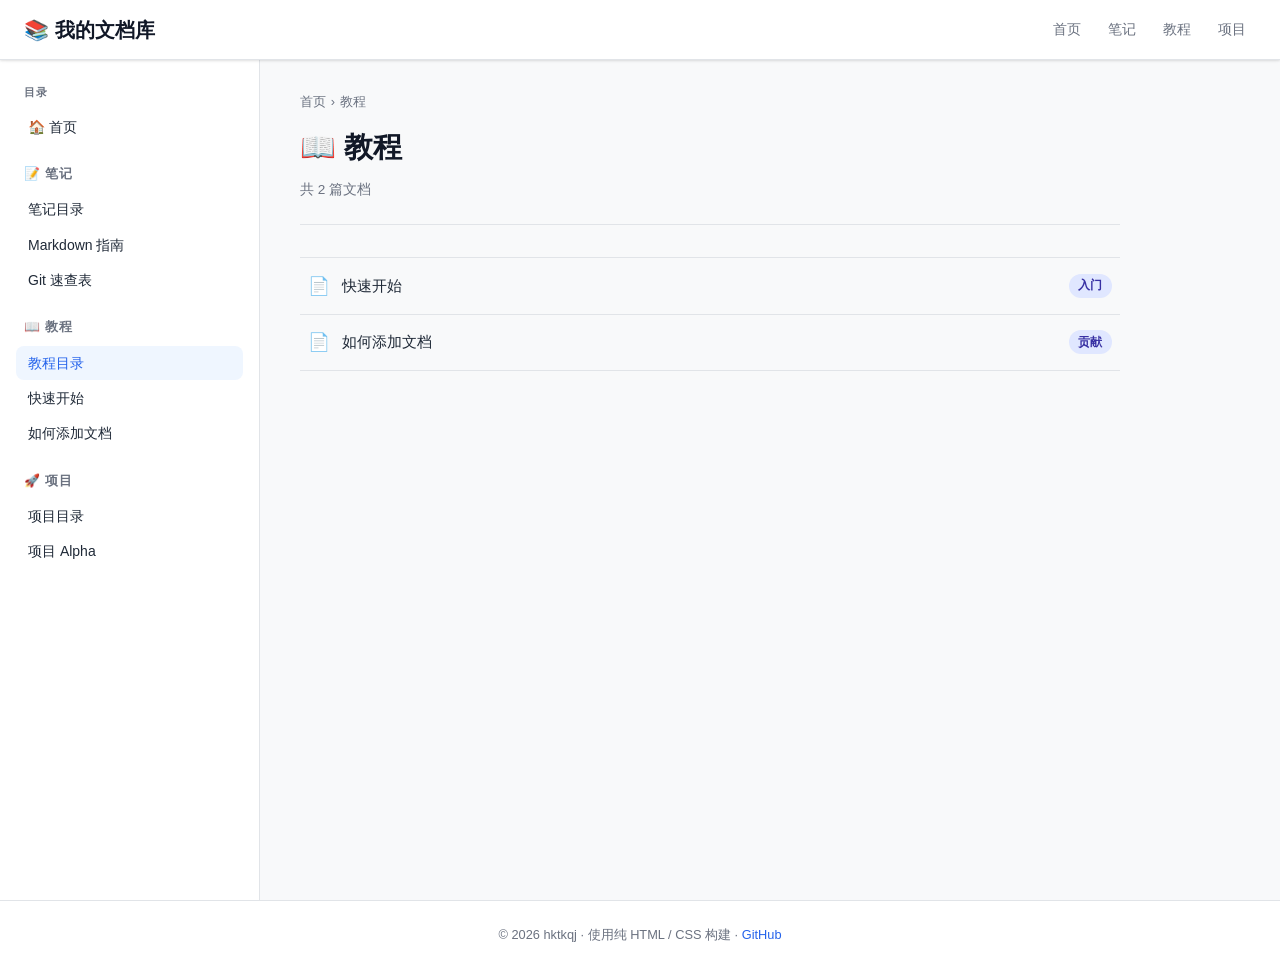
==== docs/guides/index.html @ d7be55c1 "Create personal document sharing site with TOC, categories and sample docs" ====
<!DOCTYPE html>
<html lang="zh-CN">
<head>
  <meta charset="UTF-8" />
  <meta name="viewport" content="width=device-width, initial-scale=1.0" />
  <title>教程 — 我的文档库</title>
  <link rel="stylesheet" href="../../css/style.css" />
</head>
<body>

<header class="site-header">
  <button class="menu-toggle" aria-label="切换侧边栏" aria-expanded="false">
    <svg width="20" height="20" viewBox="0 0 24 24" fill="none" stroke="currentColor" stroke-width="2">
      <line x1="3" y1="6" x2="21" y2="6"/>
      <line x1="3" y1="12" x2="21" y2="12"/>
      <line x1="3" y1="18" x2="21" y2="18"/>
    </svg>
  </button>
  <div class="logo"><a href="../../index.html">📚 我的文档库</a></div>
  <nav>
    <a href="../../index.html">首页</a>
    <a href="../notes/index.html">笔记</a>
    <a href="index.html">教程</a>
    <a href="../projects/index.html">项目</a>
  </nav>
</header>

<div class="site-wrapper">

  <aside class="sidebar">
    <div class="sidebar-title">目录</div>
    <ul>
      <li><a href="../../index.html">🏠 首页</a></li>
    </ul>

    <div class="sidebar-category">
      <div class="sidebar-category-title">📝 笔记</div>
      <ul>
        <li><a href="../notes/index.html">笔记目录</a></li>
        <li><a href="../notes/markdown-guide.html">Markdown 指南</a></li>
        <li><a href="../notes/git-cheatsheet.html">Git 速查表</a></li>
      </ul>
    </div>

    <div class="sidebar-category">
      <div class="sidebar-category-title">📖 教程</div>
      <ul>
        <li><a href="index.html">教程目录</a></li>
        <li><a href="getting-started.html">快速开始</a></li>
        <li><a href="how-to-add-docs.html">如何添加文档</a></li>
      </ul>
    </div>

    <div class="sidebar-category">
      <div class="sidebar-category-title">🚀 项目</div>
      <ul>
        <li><a href="../projects/index.html">项目目录</a></li>
        <li><a href="../projects/project-alpha.html">项目 Alpha</a></li>
      </ul>
    </div>
  </aside>

  <main class="main-content">
    <div class="page-header">
      <div class="breadcrumb">
        <a href="../../index.html">首页</a>
        <span>›</span>
        <span>教程</span>
      </div>
      <h1>📖 教程</h1>
      <div class="page-meta">
        <span>共 2 篇文档</span>
      </div>
    </div>

    <ul class="doc-list">
      <li>
        <a href="getting-started.html">
          <span class="doc-icon">📄</span>
          <span class="doc-title">快速开始</span>
          <span class="tag">入门</span>
        </a>
      </li>
      <li>
        <a href="how-to-add-docs.html">
          <span class="doc-icon">📄</span>
          <span class="doc-title">如何添加文档</span>
          <span class="tag">贡献</span>
        </a>
      </li>
    </ul>
  </main>
</div>

<footer class="site-footer">
  <p>© 2026 hktkqj · 使用纯 HTML / CSS 构建 · <a href="https://github.com/hktkqj/hktkqj.github.io">GitHub</a></p>
</footer>

<script src="../../js/docs.js"></script>
</body>
</html>
---- css/style.css ----
/* ===== Reset & Base ===== */
*, *::before, *::after {
  box-sizing: border-box;
  margin: 0;
  padding: 0;
}

:root {
  --color-bg: #f8f9fa;
  --color-surface: #ffffff;
  --color-border: #e1e4e8;
  --color-primary: #2563eb;
  --color-primary-dark: #1d4ed8;
  --color-primary-light: #eff6ff;
  --color-text: #1f2937;
  --color-text-muted: #6b7280;
  --color-heading: #111827;
  --color-tag-bg: #e0e7ff;
  --color-tag-text: #3730a3;
  --sidebar-width: 260px;
  --header-height: 60px;
  --radius: 8px;
  --shadow: 0 1px 3px rgba(0, 0, 0, 0.08), 0 1px 2px rgba(0, 0, 0, 0.06);
  --shadow-md: 0 4px 6px -1px rgba(0, 0, 0, 0.1), 0 2px 4px -1px rgba(0, 0, 0, 0.06);
  --transition: 0.2s ease;
  --font-sans: -apple-system, BlinkMacSystemFont, "Segoe UI", Roboto, "Helvetica Neue", Arial, sans-serif;
  --font-mono: "SFMono-Regular", Consolas, "Liberation Mono", Menlo, monospace;
}

html {
  scroll-behavior: smooth;
}

body {
  font-family: var(--font-sans);
  background: var(--color-bg);
  color: var(--color-text);
  line-height: 1.6;
  min-height: 100vh;
}

a {
  color: var(--color-primary);
  text-decoration: none;
  transition: color var(--transition);
}

a:hover {
  color: var(--color-primary-dark);
  text-decoration: underline;
}

/* ===== Site Header ===== */
.site-header {
  position: sticky;
  top: 0;
  z-index: 100;
  height: var(--header-height);
  background: var(--color-surface);
  border-bottom: 1px solid var(--color-border);
  box-shadow: var(--shadow);
  display: flex;
  align-items: center;
  padding: 0 1.5rem;
  gap: 1rem;
}

.site-header .logo {
  font-size: 1.25rem;
  font-weight: 700;
  color: var(--color-heading);
  white-space: nowrap;
}

.site-header .logo a {
  color: inherit;
}

.site-header .logo a:hover {
  color: var(--color-primary);
  text-decoration: none;
}

.site-header nav {
  display: flex;
  align-items: center;
  gap: 0.5rem;
  margin-left: auto;
}

.site-header nav a {
  font-size: 0.9rem;
  color: var(--color-text-muted);
  padding: 0.3rem 0.6rem;
  border-radius: var(--radius);
  transition: background var(--transition), color var(--transition);
}

.site-header nav a:hover {
  background: var(--color-primary-light);
  color: var(--color-primary);
  text-decoration: none;
}

.menu-toggle {
  display: none;
  background: none;
  border: none;
  cursor: pointer;
  padding: 0.4rem;
  color: var(--color-text);
}

/* ===== Layout ===== */
.site-wrapper {
  display: flex;
  min-height: calc(100vh - var(--header-height));
}

/* ===== Sidebar ===== */
.sidebar {
  width: var(--sidebar-width);
  flex-shrink: 0;
  background: var(--color-surface);
  border-right: 1px solid var(--color-border);
  padding: 1.5rem 1rem;
  position: sticky;
  top: var(--header-height);
  height: calc(100vh - var(--header-height));
  overflow-y: auto;
}

.sidebar-title {
  font-size: 0.7rem;
  font-weight: 600;
  letter-spacing: 0.08em;
  text-transform: uppercase;
  color: var(--color-text-muted);
  padding: 0 0.5rem;
  margin-bottom: 0.5rem;
}

.sidebar ul {
  list-style: none;
}

.sidebar ul li + li {
  margin-top: 0.1rem;
}

.sidebar-category {
  margin-top: 1rem;
}

.sidebar-category-title {
  display: flex;
  align-items: center;
  gap: 0.4rem;
  font-size: 0.8rem;
  font-weight: 600;
  color: var(--color-text-muted);
  text-transform: uppercase;
  letter-spacing: 0.06em;
  padding: 0.3rem 0.5rem;
  margin-bottom: 0.2rem;
}

.sidebar a {
  display: block;
  font-size: 0.875rem;
  color: var(--color-text);
  padding: 0.35rem 0.75rem;
  border-radius: var(--radius);
  transition: background var(--transition), color var(--transition);
}

.sidebar a:hover,
.sidebar a.active {
  background: var(--color-primary-light);
  color: var(--color-primary);
  text-decoration: none;
}

/* ===== Main Content ===== */
.main-content {
  flex: 1;
  padding: 2rem 2.5rem;
  max-width: 900px;
}

/* ===== Hero (homepage) ===== */
.hero {
  text-align: center;
  padding: 3rem 1rem 2rem;
}

.hero h1 {
  font-size: 2.2rem;
  font-weight: 800;
  color: var(--color-heading);
  margin-bottom: 0.75rem;
}

.hero p {
  font-size: 1.1rem;
  color: var(--color-text-muted);
  max-width: 520px;
  margin: 0 auto 1.5rem;
}

/* ===== Category Grid ===== */
.category-grid {
  display: grid;
  grid-template-columns: repeat(auto-fill, minmax(240px, 1fr));
  gap: 1.25rem;
  margin: 2rem 0;
}

.category-card {
  background: var(--color-surface);
  border: 1px solid var(--color-border);
  border-radius: var(--radius);
  padding: 1.5rem;
  box-shadow: var(--shadow);
  transition: box-shadow var(--transition), transform var(--transition);
  display: flex;
  flex-direction: column;
  gap: 0.5rem;
}

.category-card:hover {
  box-shadow: var(--shadow-md);
  transform: translateY(-2px);
}

.category-card .card-icon {
  font-size: 2rem;
  line-height: 1;
}

.category-card h2 {
  font-size: 1.1rem;
  font-weight: 700;
  color: var(--color-heading);
}

.category-card p {
  font-size: 0.875rem;
  color: var(--color-text-muted);
  flex: 1;
}

.category-card .card-link {
  font-size: 0.85rem;
  font-weight: 600;
  color: var(--color-primary);
  margin-top: 0.25rem;
}

.category-card .card-link:hover {
  text-decoration: underline;
}

.category-card .doc-count {
  font-size: 0.75rem;
  color: var(--color-text-muted);
}

/* ===== Document List ===== */
.doc-list {
  list-style: none;
  margin-top: 1rem;
}

.doc-list li {
  border-bottom: 1px solid var(--color-border);
}

.doc-list li:first-child {
  border-top: 1px solid var(--color-border);
}

.doc-list a {
  display: flex;
  align-items: center;
  gap: 0.75rem;
  padding: 0.85rem 0.5rem;
  color: var(--color-text);
  font-size: 0.95rem;
  transition: color var(--transition);
}

.doc-list a:hover {
  color: var(--color-primary);
  text-decoration: none;
}

.doc-list .doc-icon {
  font-size: 1.1rem;
  flex-shrink: 0;
}

.doc-list .doc-title {
  font-weight: 500;
  flex: 1;
}

.doc-list a:hover .doc-title {
  text-decoration: underline;
}

/* ===== Page Header ===== */
.page-header {
  margin-bottom: 2rem;
  padding-bottom: 1.5rem;
  border-bottom: 1px solid var(--color-border);
}

.page-header .breadcrumb {
  font-size: 0.8rem;
  color: var(--color-text-muted);
  margin-bottom: 0.75rem;
  display: flex;
  align-items: center;
  gap: 0.3rem;
}

.page-header .breadcrumb a {
  color: var(--color-text-muted);
}

.page-header .breadcrumb a:hover {
  color: var(--color-primary);
}

.page-header h1 {
  font-size: 1.8rem;
  font-weight: 800;
  color: var(--color-heading);
  margin-bottom: 0.5rem;
}

.page-header .page-meta {
  font-size: 0.85rem;
  color: var(--color-text-muted);
  display: flex;
  align-items: center;
  gap: 1rem;
  flex-wrap: wrap;
}

/* ===== Tags ===== */
.tag {
  display: inline-block;
  background: var(--color-tag-bg);
  color: var(--color-tag-text);
  font-size: 0.75rem;
  font-weight: 600;
  padding: 0.15rem 0.6rem;
  border-radius: 999px;
}

/* ===== Article Content ===== */
.article-content h2 {
  font-size: 1.4rem;
  font-weight: 700;
  color: var(--color-heading);
  margin: 2rem 0 0.75rem;
  padding-top: 0.5rem;
}

.article-content h3 {
  font-size: 1.1rem;
  font-weight: 600;
  color: var(--color-heading);
  margin: 1.5rem 0 0.5rem;
}

.article-content p {
  margin-bottom: 1rem;
  color: var(--color-text);
}

.article-content ul,
.article-content ol {
  margin: 0.5rem 0 1rem 1.5rem;
}

.article-content li {
  margin-bottom: 0.4rem;
}

.article-content pre {
  background: #1e1e2e;
  color: #cdd6f4;
  padding: 1rem 1.25rem;
  border-radius: var(--radius);
  overflow-x: auto;
  margin: 1rem 0;
  font-family: var(--font-mono);
  font-size: 0.875rem;
  line-height: 1.6;
}

.article-content code {
  font-family: var(--font-mono);
  font-size: 0.875em;
  background: #f3f4f6;
  padding: 0.15em 0.4em;
  border-radius: 4px;
  color: #be185d;
}

.article-content pre code {
  background: none;
  padding: 0;
  color: inherit;
  font-size: inherit;
}

.article-content blockquote {
  border-left: 4px solid var(--color-primary);
  padding: 0.5rem 1rem;
  margin: 1rem 0;
  background: var(--color-primary-light);
  border-radius: 0 var(--radius) var(--radius) 0;
  color: var(--color-text);
}

.article-content table {
  width: 100%;
  border-collapse: collapse;
  margin: 1rem 0;
  font-size: 0.9rem;
}

.article-content th,
.article-content td {
  border: 1px solid var(--color-border);
  padding: 0.6rem 0.9rem;
  text-align: left;
}

.article-content th {
  background: var(--color-bg);
  font-weight: 600;
  color: var(--color-heading);
}

.article-content hr {
  border: none;
  border-top: 1px solid var(--color-border);
  margin: 2rem 0;
}

/* ===== In-page TOC ===== */
.toc-box {
  background: var(--color-bg);
  border: 1px solid var(--color-border);
  border-radius: var(--radius);
  padding: 1rem 1.25rem;
  margin: 1.5rem 0;
  font-size: 0.875rem;
}

.toc-box .toc-title {
  font-weight: 700;
  color: var(--color-heading);
  margin-bottom: 0.5rem;
}

.toc-box ol {
  margin-left: 1.25rem;
}

.toc-box li {
  margin-bottom: 0.25rem;
}

/* ===== Footer ===== */
.site-footer {
  border-top: 1px solid var(--color-border);
  text-align: center;
  padding: 1.5rem;
  font-size: 0.8rem;
  color: var(--color-text-muted);
  background: var(--color-surface);
}

/* ===== Search Bar ===== */
.search-bar {
  position: relative;
  max-width: 360px;
  margin: 0 auto 2rem;
}

.search-bar input {
  width: 100%;
  padding: 0.6rem 1rem 0.6rem 2.4rem;
  border: 1px solid var(--color-border);
  border-radius: 999px;
  font-size: 0.9rem;
  background: var(--color-surface);
  color: var(--color-text);
  outline: none;
  transition: border-color var(--transition), box-shadow var(--transition);
}

.search-bar input:focus {
  border-color: var(--color-primary);
  box-shadow: 0 0 0 3px rgba(37, 99, 235, 0.15);
}

.search-bar .search-icon {
  position: absolute;
  left: 0.75rem;
  top: 50%;
  transform: translateY(-50%);
  color: var(--color-text-muted);
  pointer-events: none;
}

/* ===== Nav Pills ===== */
.nav-pills {
  display: flex;
  gap: 0.5rem;
  flex-wrap: wrap;
  margin-bottom: 1.5rem;
}

.nav-pills a {
  display: inline-flex;
  align-items: center;
  gap: 0.3rem;
  padding: 0.35rem 0.85rem;
  border-radius: 999px;
  font-size: 0.85rem;
  font-weight: 500;
  color: var(--color-text-muted);
  background: var(--color-surface);
  border: 1px solid var(--color-border);
  transition: all var(--transition);
}

.nav-pills a:hover,
.nav-pills a.active {
  background: var(--color-primary);
  color: #fff;
  border-color: var(--color-primary);
  text-decoration: none;
}

/* ===== Responsive ===== */
@media (max-width: 768px) {
  .sidebar {
    position: fixed;
    left: -100%;
    top: var(--header-height);
    height: calc(100vh - var(--header-height));
    z-index: 90;
    transition: left var(--transition);
    box-shadow: var(--shadow-md);
  }

  .sidebar.open {
    left: 0;
  }

  .menu-toggle {
    display: block;
  }

  .main-content {
    padding: 1.5rem 1rem;
  }

  .hero h1 {
    font-size: 1.75rem;
  }

  .category-grid {
    grid-template-columns: 1fr;
  }
}
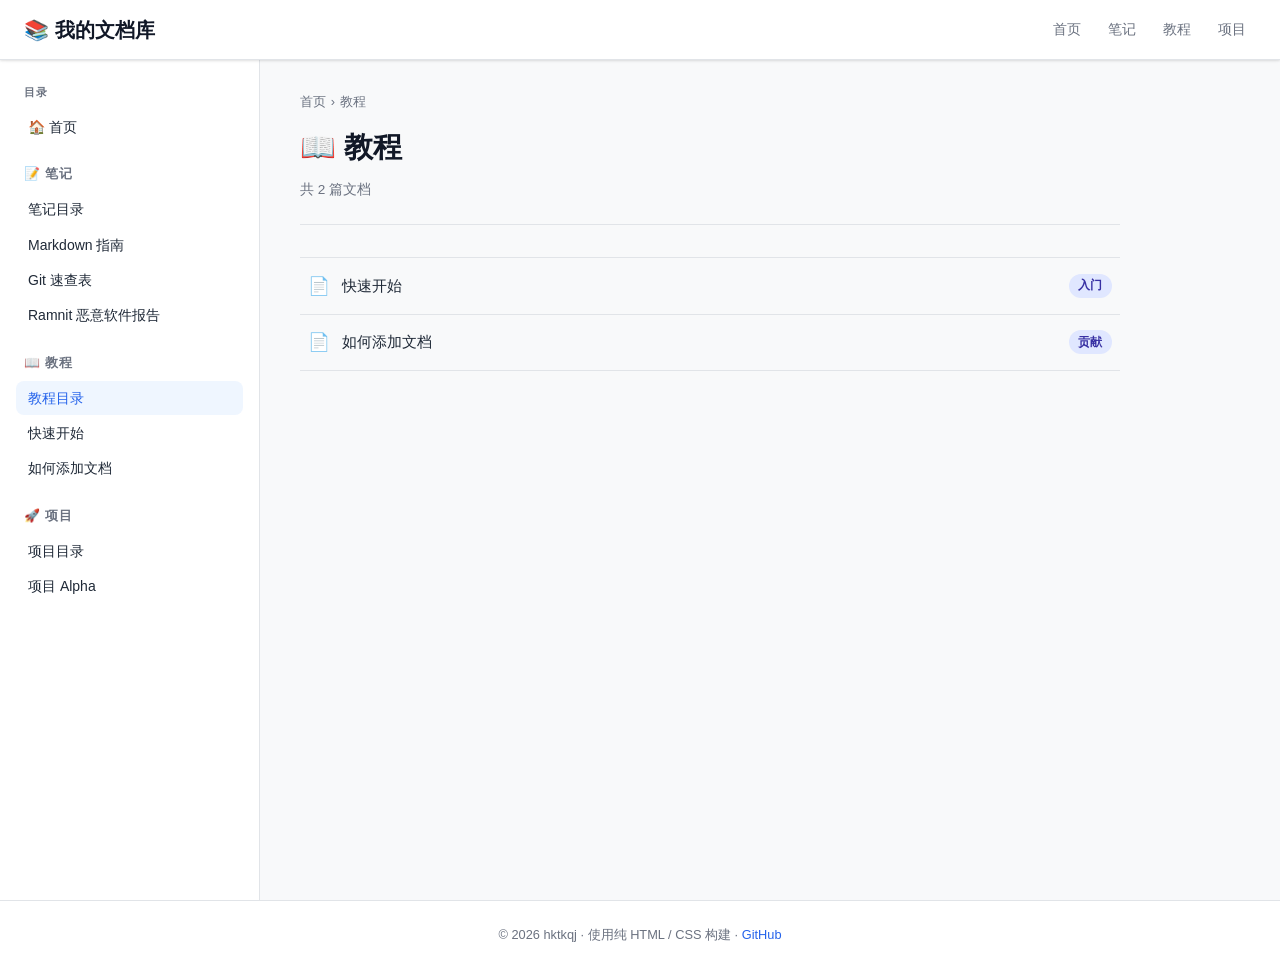
==== commit d84df34f: "Add Ramnit malware report and update documentation links - Created a new document: Ramnit malware te" ====
--- a/docs/guides/index.html
+++ b/docs/guides/index.html
@@ -39,6 +39,7 @@
         <li><a href="../notes/index.html">笔记目录</a></li>
         <li><a href="../notes/markdown-guide.html">Markdown 指南</a></li>
         <li><a href="../notes/git-cheatsheet.html">Git 速查表</a></li>
+        <li><a href="../notes/ramnit-malware-report.html">Ramnit 恶意软件报告</a></li>
       </ul>
     </div>
 
